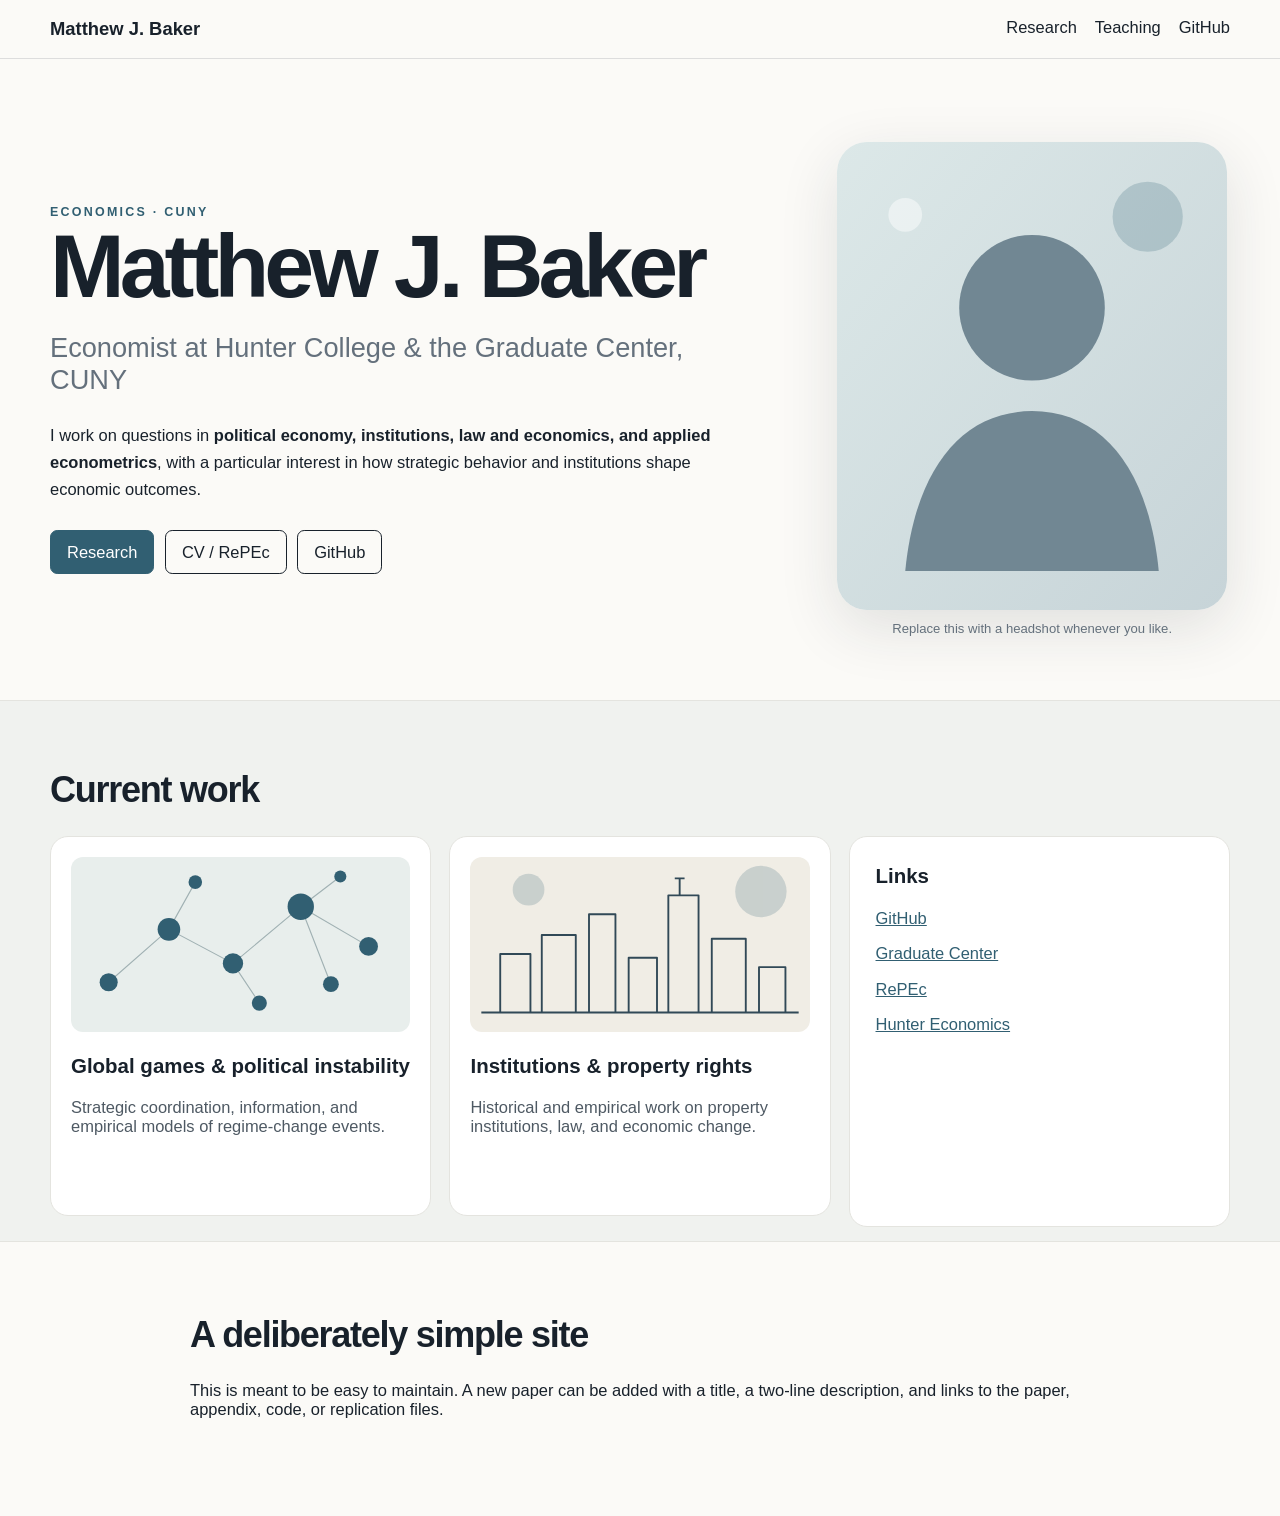
==== preview.html @ 520c76de "Initial academic website" ====
<!doctype html><html lang="en"><head><meta charset="utf-8"><meta name="viewport" content="width=device-width,initial-scale=1"><title>Matthew J. Baker</title><link rel="stylesheet" href="styles.css"><style>body{margin:0;font-family:Arial,Helvetica,sans-serif}.preview-nav{padding:18px max(2rem,calc((100vw - 1180px)/2));display:flex;justify-content:space-between;border-bottom:1px solid #ddd}.preview-nav a{margin-left:18px;color:#18212b;text-decoration:none}.preview-nav strong{font-size:1.15rem}.hero-copy p{max-width:720px;line-height:1.65}.site-card a{color:#315f72}.btn{display:inline-block;padding:.7rem 1rem;border-radius:.45rem;text-decoration:none;border:1px solid #18212b}.btn-primary{background:#315f72;color:white;border-color:#315f72}.btn-outline-dark{color:#18212b}.stripe h2,.home-section h2{margin-top:0}</style></head><body>
<div class="preview-nav"><strong>Matthew J. Baker</strong><div><a href="#research">Research</a><a href="#teaching">Teaching</a><a href="https://github.com/mbaker21231">GitHub</a></div></div>
<div class="hero-wrap"><div class="hero-copy"><div class="eyebrow">ECONOMICS · CUNY</div><h1>Matthew J. Baker</h1><h2>Economist at Hunter College &amp; the Graduate Center, CUNY</h2><p>I work on questions in <strong>political economy, institutions, law and economics, and applied econometrics</strong>, with a particular interest in how strategic behavior and institutions shape economic outcomes.</p><div class="hero-links"><a class="btn btn-primary" href="#research">Research</a><a class="btn btn-outline-dark" href="https://ideas.repec.org/e/pba114.html">CV / RePEc</a><a class="btn btn-outline-dark" href="https://github.com/mbaker21231">GitHub</a></div></div><div class="hero-image"><img src="images/profile-placeholder.svg"><div class="image-note">Replace this with a headshot whenever you like.</div></div></div>
<div class="stripe" id="research"><h2>Current work</h2><div class="card-grid"><div class="site-card"><img src="images/research-network.svg"><h3>Global games &amp; political instability</h3><p>Strategic coordination, information, and empirical models of regime-change events.</p></div><div class="site-card"><img src="images/nyc-lines.svg"><h3>Institutions &amp; property rights</h3><p>Historical and empirical work on property institutions, law, and economic change.</p></div><div class="site-card text-card"><h3>Links</h3><p><a href="https://github.com/mbaker21231">GitHub</a></p><p><a href="https://www.gc.cuny.edu/people/matthew-baker">Graduate Center</a></p><p><a href="https://ideas.repec.org/e/pba114.html">RePEc</a></p><p><a href="https://www.hunter.cuny.edu/artsci/economics/">Hunter Economics</a></p></div></div></div>
<div class="home-section" id="teaching"><h2>A deliberately simple site</h2><p>This is meant to be easy to maintain. A new paper can be added with a title, a two-line description, and links to the paper, appendix, code, or replication files.</p></div></body></html>
---- styles.css ----
:root {
  --ink: #18212b;
  --muted: #64707c;
  --paper: #fbfaf7;
  --panel: #ffffff;
  --accent: #315f72;
  --line: #e4e4df;
}

body {
  color: var(--ink);
  background: var(--paper);
  font-size: 1.03rem;
}

.navbar {
  border-bottom: 1px solid rgba(0,0,0,.08);
  background: rgba(251,250,247,.96) !important;
}

.navbar-brand { font-weight: 700; letter-spacing: -.02em; }

.hero-wrap {
  max-width: 1180px;
  margin: 0 auto;
  padding: 5.2rem 2rem 4rem;
  display: grid;
  grid-template-columns: 1.35fr .75fr;
  gap: 4.5rem;
  align-items: center;
}

.hero-copy h1 {
  font-size: clamp(3.1rem, 7vw, 6.2rem);
  line-height: .95;
  letter-spacing: -.055em;
  margin: .35rem 0 1rem;
}

.hero-copy h2 {
  font-size: clamp(1.25rem, 2.3vw, 1.7rem);
  font-weight: 400;
  color: var(--muted);
  margin-bottom: 1.6rem;
}

.eyebrow {
  font-size: .78rem;
  letter-spacing: .18em;
  font-weight: 800;
  color: var(--accent);
}

.hero-links { display: flex; gap: .65rem; flex-wrap: wrap; margin-top: 1.7rem; }

.hero-image img {
  width: 100%;
  max-width: 390px;
  display: block;
  margin: 0 auto;
  border-radius: 30px;
  box-shadow: 0 18px 60px rgba(30,40,50,.12);
}

.image-note { text-align: center; color: var(--muted); font-size: .82rem; margin-top: .7rem; }

.stripe {
  padding: 4.2rem max(2rem, calc((100vw - 1180px)/2));
  background: #f0f2ef;
  border-top: 1px solid var(--line);
  border-bottom: 1px solid var(--line);
}

.stripe > h2, .home-section > h2 { font-size: 2.25rem; letter-spacing: -.035em; margin-bottom: 1.6rem; }

.card-grid {
  display: grid;
  grid-template-columns: repeat(3, 1fr);
  gap: 1.15rem;
}

.site-card {
  background: var(--panel);
  border: 1px solid var(--line);
  border-radius: 18px;
  padding: 1.25rem;
  min-height: 100%;
}

.site-card img { width: 100%; height: 175px; object-fit: cover; border-radius: 12px; margin-bottom: 1rem; }
.site-card h3 { font-size: 1.28rem; margin-top: .1rem; }
.site-card p, .site-card li { color: #4e5963; }
.text-card { padding: 1.6rem; }

.home-section { max-width: 900px; margin: 0 auto; padding: 4.5rem 2rem 5rem; }

.paper {
  padding: 1.4rem 0 1.7rem;
  border-bottom: 1px solid var(--line);
}
.paper h3 { font-size: 1.35rem; margin-bottom: .35rem; }

.quarto-title-banner { background: transparent; }

@media (max-width: 850px) {
  .hero-wrap { grid-template-columns: 1fr; gap: 2.5rem; padding-top: 3.5rem; }
  .hero-image { max-width: 310px; }
  .card-grid { grid-template-columns: 1fr; }
}
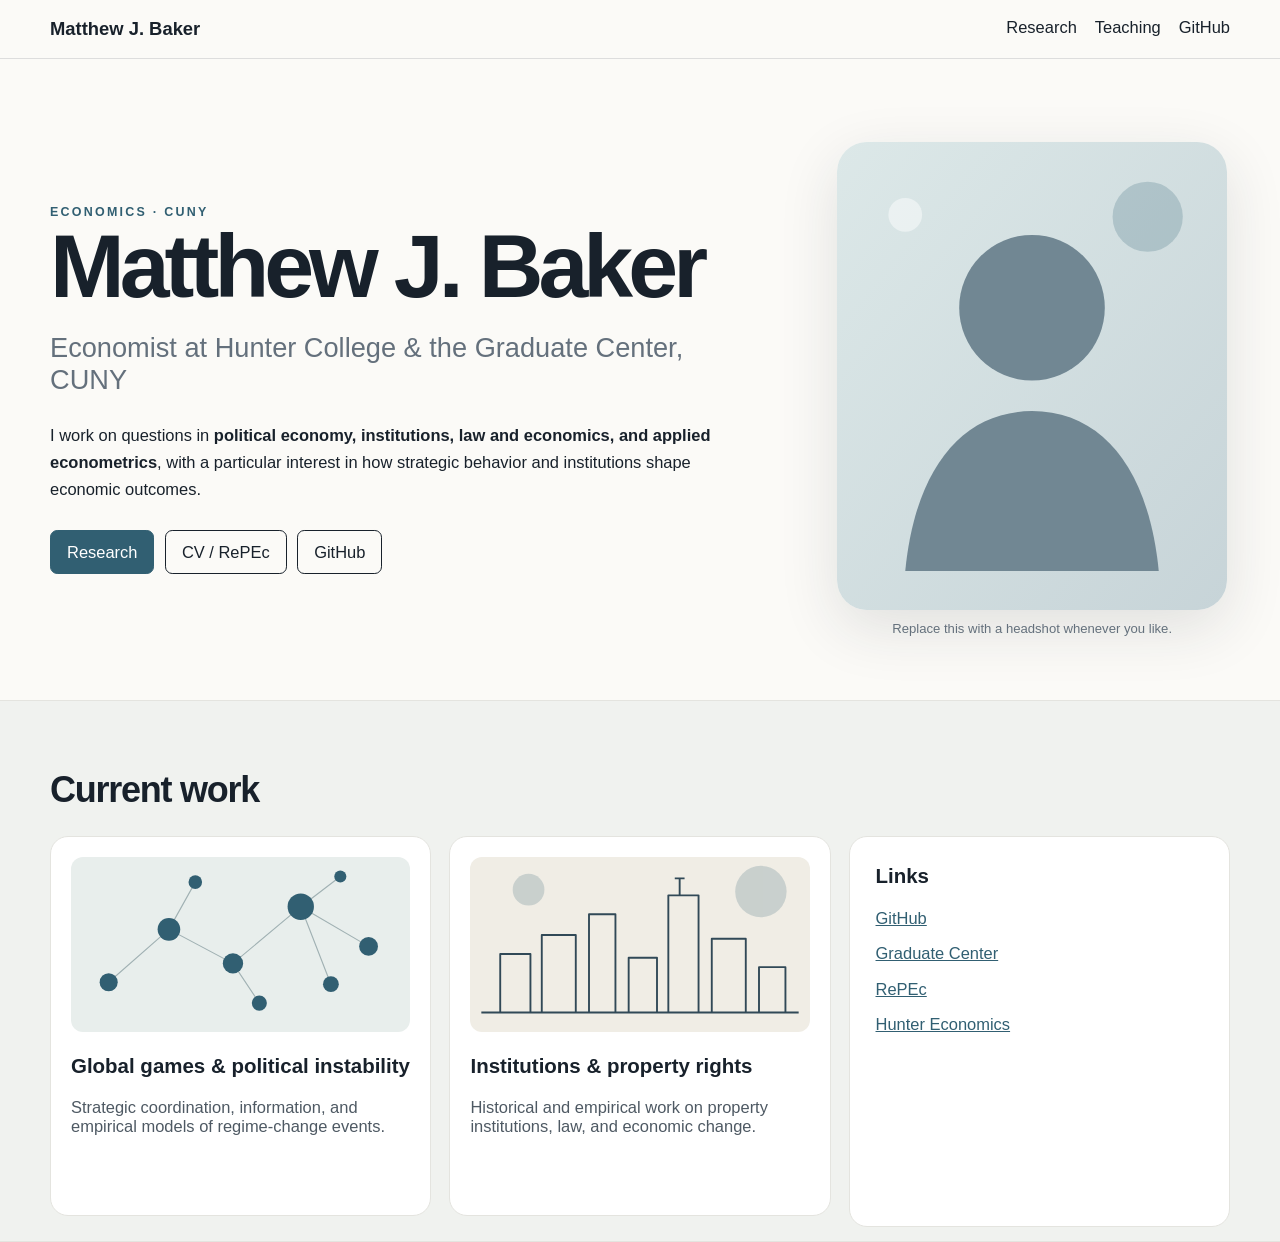
==== commit 25486d1f: "Updated website" ====
--- a/preview.html
+++ b/preview.html
@@ -2,4 +2,4 @@
 <div class="preview-nav"><strong>Matthew J. Baker</strong><div><a href="#research">Research</a><a href="#teaching">Teaching</a><a href="https://github.com/mbaker21231">GitHub</a></div></div>
 <div class="hero-wrap"><div class="hero-copy"><div class="eyebrow">ECONOMICS · CUNY</div><h1>Matthew J. Baker</h1><h2>Economist at Hunter College &amp; the Graduate Center, CUNY</h2><p>I work on questions in <strong>political economy, institutions, law and economics, and applied econometrics</strong>, with a particular interest in how strategic behavior and institutions shape economic outcomes.</p><div class="hero-links"><a class="btn btn-primary" href="#research">Research</a><a class="btn btn-outline-dark" href="https://ideas.repec.org/e/pba114.html">CV / RePEc</a><a class="btn btn-outline-dark" href="https://github.com/mbaker21231">GitHub</a></div></div><div class="hero-image"><img src="images/profile-placeholder.svg"><div class="image-note">Replace this with a headshot whenever you like.</div></div></div>
 <div class="stripe" id="research"><h2>Current work</h2><div class="card-grid"><div class="site-card"><img src="images/research-network.svg"><h3>Global games &amp; political instability</h3><p>Strategic coordination, information, and empirical models of regime-change events.</p></div><div class="site-card"><img src="images/nyc-lines.svg"><h3>Institutions &amp; property rights</h3><p>Historical and empirical work on property institutions, law, and economic change.</p></div><div class="site-card text-card"><h3>Links</h3><p><a href="https://github.com/mbaker21231">GitHub</a></p><p><a href="https://www.gc.cuny.edu/people/matthew-baker">Graduate Center</a></p><p><a href="https://ideas.repec.org/e/pba114.html">RePEc</a></p><p><a href="https://www.hunter.cuny.edu/artsci/economics/">Hunter Economics</a></p></div></div></div>
-<div class="home-section" id="teaching"><h2>A deliberately simple site</h2><p>This is meant to be easy to maintain. A new paper can be added with a title, a two-line description, and links to the paper, appendix, code, or replication files.</p></div></body></html>
+</body></html>
